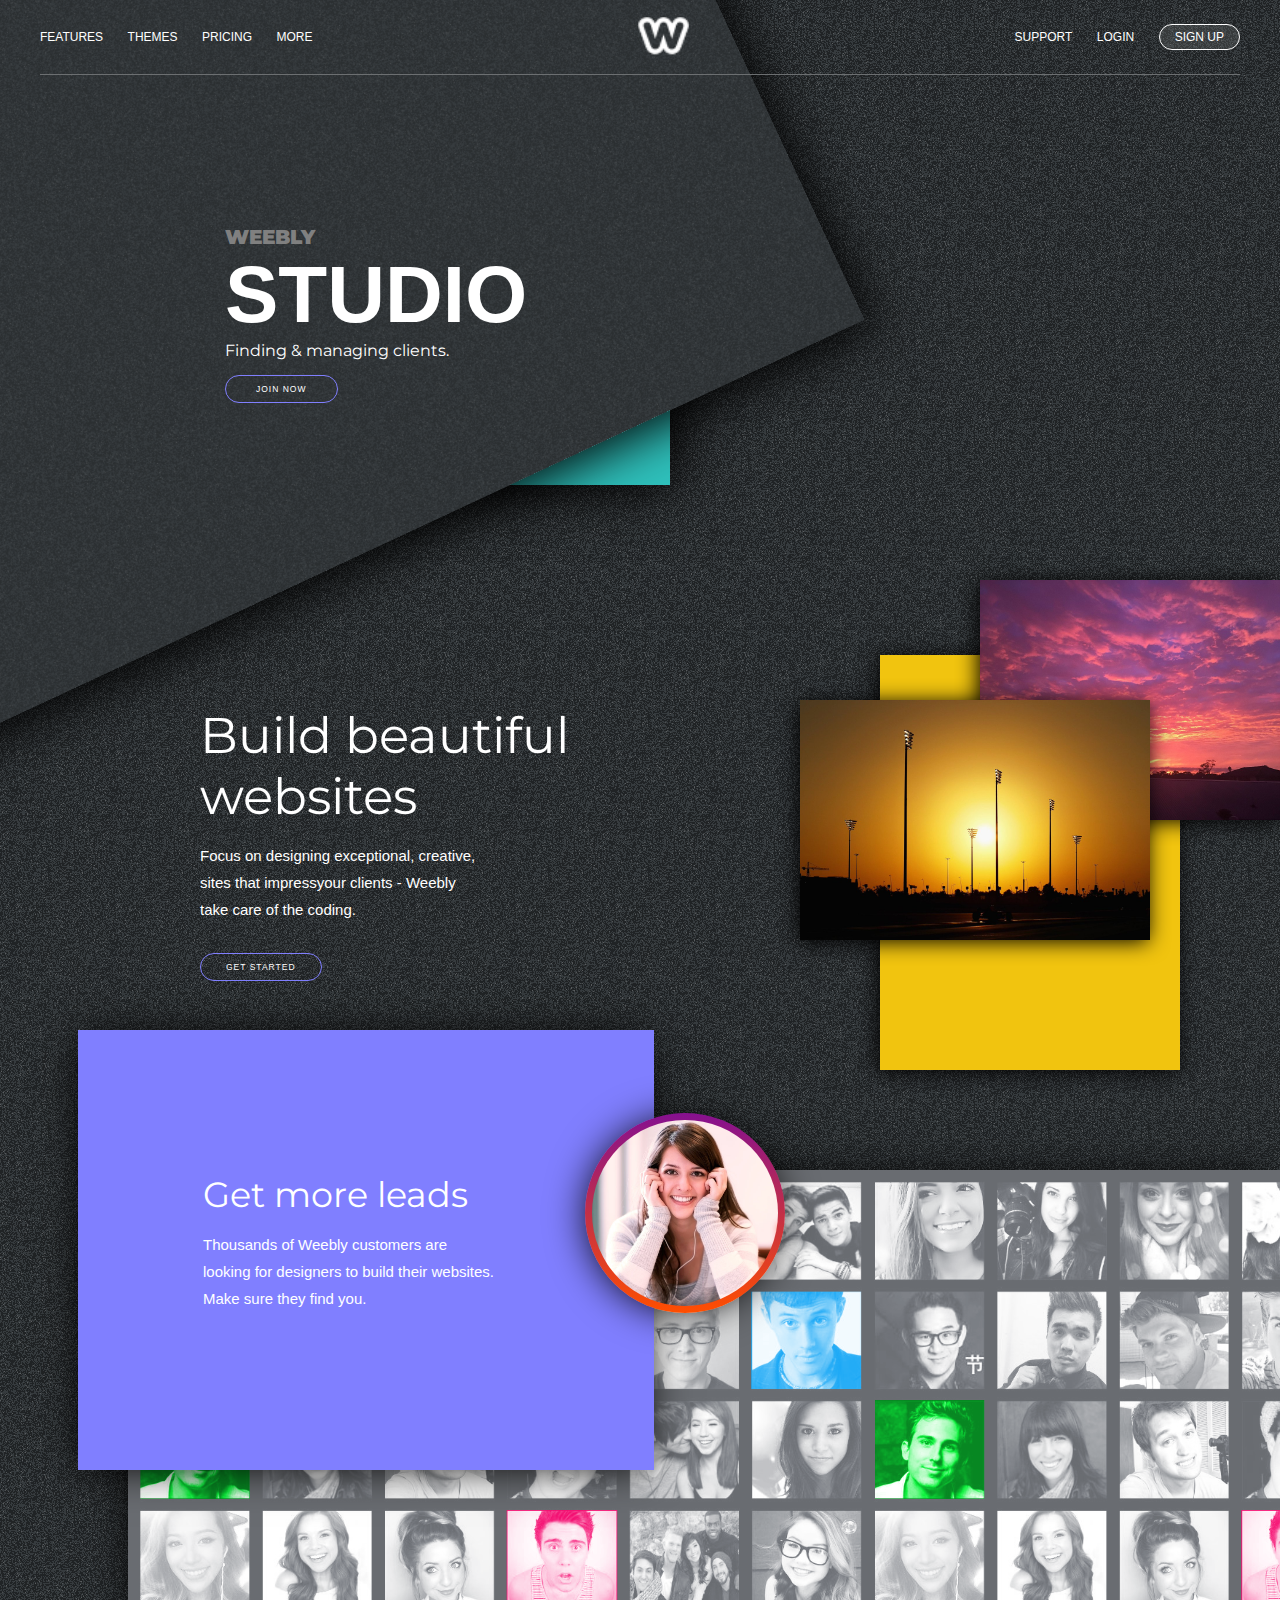
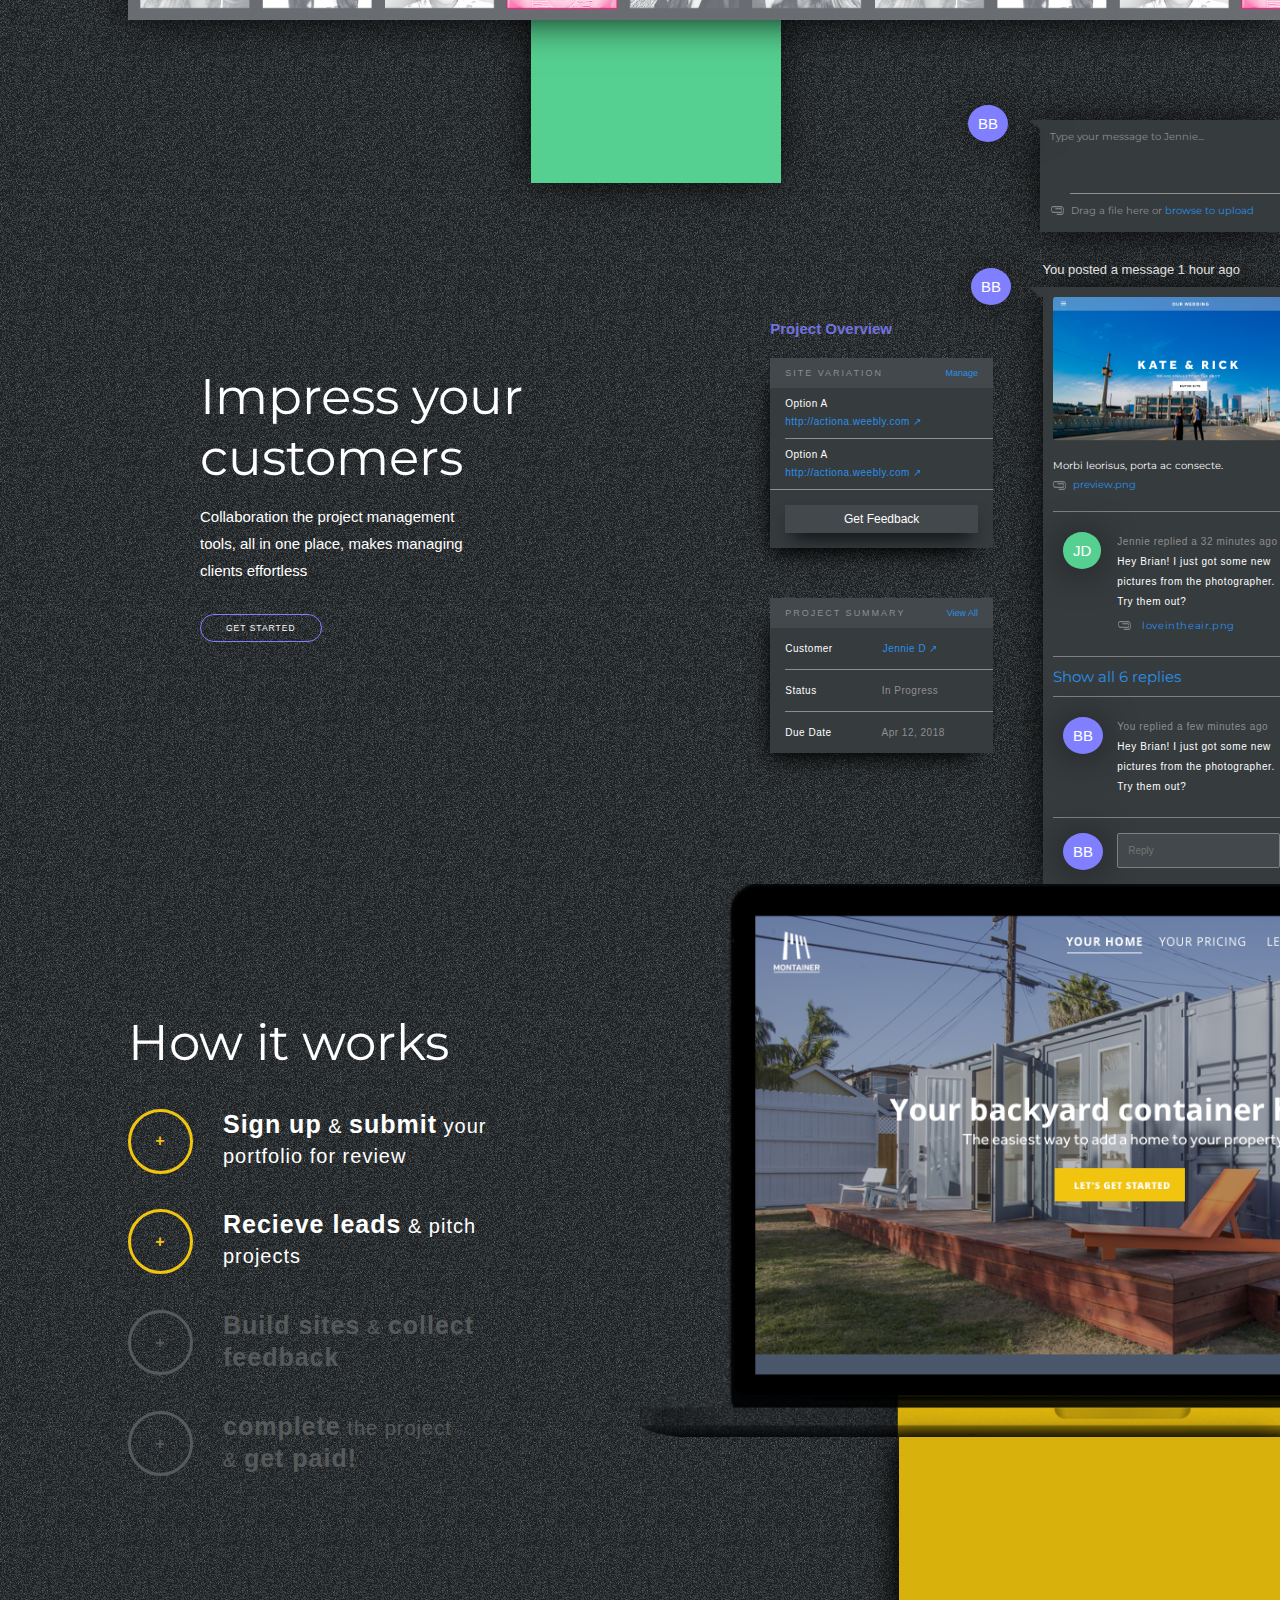
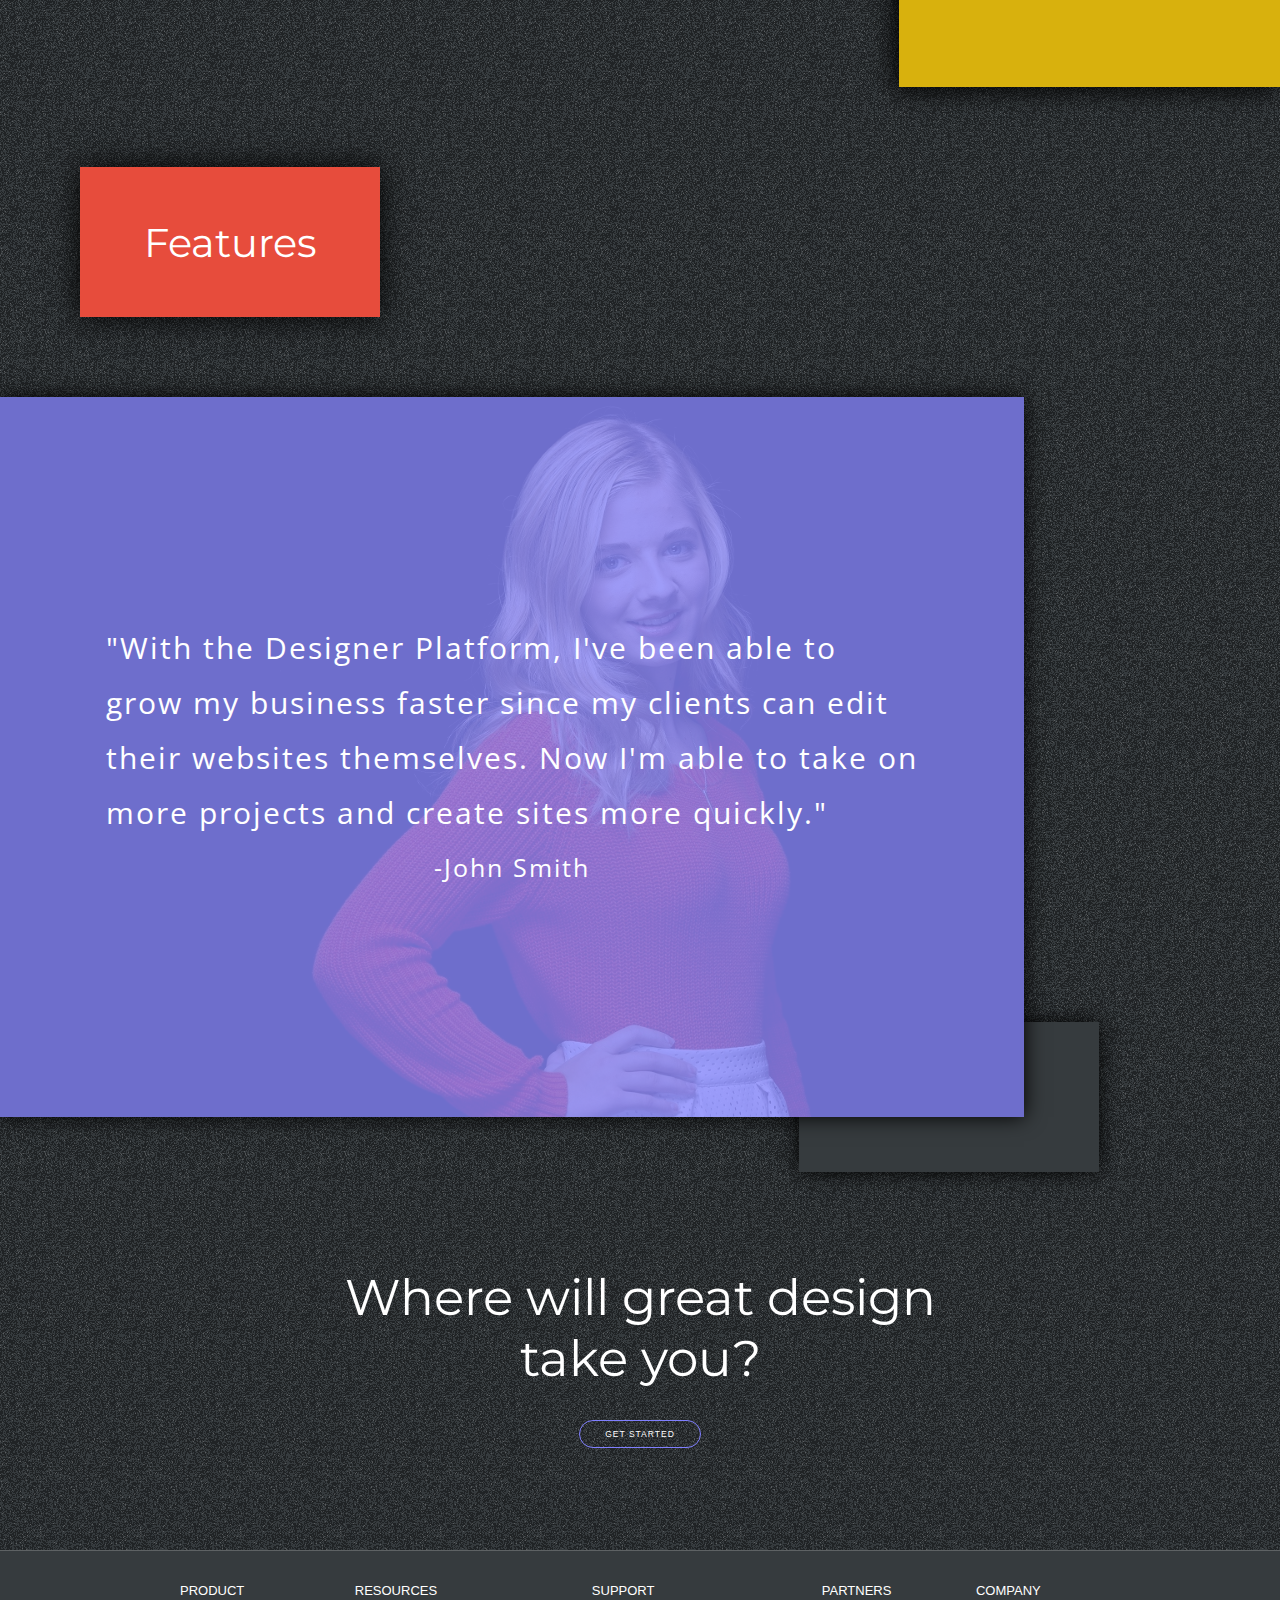
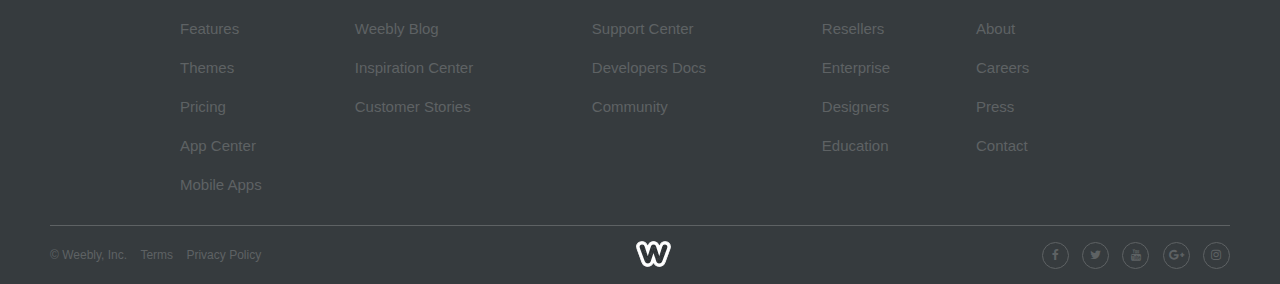
==== index.html @ 06198613 "My First Project" ====
<!DOCTYPE html>
<html>
<head>
	<title>Vinay Saptak</title>
	<meta charset="utf-8">
	<meta name="viewport" content="width=device-width, initial-scale=1.0">
	<link rel="stylesheet" type="text/css" href="css/master.css">
	<link rel="icon" href="img/title.ico">
	<link href="https://fonts.googleapis.com/css?family=Montserrat:700|Raleway|Roboto+Mono|Source+Sans+Pro:400,900" rel="stylesheet">
	<link href="https://fonts.googleapis.com/css?family=Open+Sans+Condensed:300" rel="stylesheet">
	<link rel="stylesheet" href="https://cdnjs.cloudflare.com/ajax/libs/font-awesome/4.7.0/css/font-awesome.min.css">
</head>
<body onload="best()">
	<section class="main">
		<nav>
			<div class="left">
				<a href="#">FEATURES</a> 
				<a href="#">THEMES</a> 
				<a href="#">PRICING</a> 
				<a href="#">MORE</a>
			</div>
			<div class="middle">
				<a href="#"><img src="img/w.png" alt="title" height="50px"></a>
			</div>
			<div class="right">
				<a href="#">SUPPORT</a> 
				<a href="#">LOGIN</a> 
				<a href="#" class="signup">SIGN UP</a>
			</div>
		</nav>
		<div class="divBlue"></div>
		<div class="divRot"></div>
		<div class="head1">
			<span class="head-weebly"><strong>WEEBLY</strong></span>
			<br />
			<span class="head-studio"><strong>STUDIO</strong></span>
			<br />
			<span class="head-studio1">Finding & managing clients.</span>
			<br />
			<br />
			<a class="join1" href="#" title="Join Us">JOIN NOW</a>
		</div>	
	</section>
	<section class="content1">
		<div class="content-left">
			<span>Build beautiful websites</span>
			<p>Focus on designing exceptional, creative,<br>sites that impressyour clients - Weebly<br>take care of the coding.</p><br>
			<a href="#" >GET STARTED</a>
		</div>
		<div class="content-right">
			<div class="yellow-box">
				<img src="img/pinkbg.jpg" class="imgbg-pink">
				<img src="img/yellowbg.jpg" class="imgbg-yellow">
			</div>
		</div>
	</section>
	<section class="content2">
		<div class="multi-images-content2">
			<div class="content2-blue">
				<span>Get more leads</span>
				<p>Thousands of Weebly customers are<br />looking for designers to build their websites.<br />Make sure they find you.</p>
			</div>
			<div class="content2-green"></div>
			<div class="img-class">
				<img src="img/girlbg.jpg" alt="girl">
			</div>
		</div>
	</section>
	<section class="content3">
		<div class="content3-left">
			<div class="c3-lft">
				<span>Impress your customers</span>
				<p>Collaboration the project management<br>tools, all in one place, makes managing<br>clients effortless</p><br>
				<a href="#" >GET STARTED</a>
			</div>
		</div>
		<div class="mid1">
			<div class="mid-text">
				<div class="first">
					<span class="project"><strong>Project Overview</strong></span>
				</div>
				<div class="second">
					<div class="title1">
						SITE VARIATION <span>Manage</span>
					</div>
					<div class="question">
						<div>
							Option A<br><span>http://actiona.weebly.com  &#8599;</span>
						</div>
						<div>
							Option A<br><span>http://actiona.weebly.com  &#8599;</span>
						</div>
					</div>
					<div class="button0">
						<div class="button">Get Feedback</div>
					</div>
				</div>
				<div class="third">
					<div class="title2">
						PROJECT SUMMARY <span>View All</span>
					</div>
					<div class="tab">
						<div>
							Customer<span>Jennie D  &#8599;</span>
						</div>
						<div>
							Status<span>In Progress</span>
						</div>
						<div>
							Due Date<span>Apr 12, 2018</span>
						</div>
					</div>
				</div>
			</div>
		</div>
		<div class="content3-right">
			<div class="bahar1">BB</div>
			<div class="right-box1">
				<span>Type your message to Jennie...</span>
				<div class="andar1">
					<img class="img0" src="img/corner.png">
					<img class="img1" src="img/attachment.png">
					<p>Drag a file here or <span>browse to upload</span></p>
				</div>
			</div><br>
			<div class="right-text">You posted a message 1 hour ago</div>
			<div class="bahar2">BB</div>
			<div class="right-box2">
				<div class="part1">
					<img class="img2" src="img/corner.png">
					<img class="img-kate" src="img/kate.png">
					<br>
					<span>Morbi leorisus, porta ac consecte.</span><br>
					<img class="img3" src="img/attachment.png">
					<span class="span-blue">preview.png</span>
				</div>
				<div class="part2">
					<div class="part2-1">
						<div>JD</div>
					</div>
					<div class="part2-2">
						<span>Jennie replied a 32 minutes ago</span><br>Hey Brian! I just got some new<br>pictures from the photographer.<br>Try them out?
						<img class="img4" src="img/attachment.png">
						<span class="span-blue">loveintheair.png</span>
					</div>
				</div>
				<div>
					<span class="head">Show all 6 replies</span>
				</div>
				<div class="part3">
					<div class="part2-1">
						<div>BB</div>
					</div>
					<div class="part2-2">
						<span>You replied a few minutes ago</span><br>Hey Brian! I just got some new<br>pictures from the photographer.<br>Try them out?
					</div>
				</div>
				<div class="part4">
					<div class="part2-1">
						<div>BB</div>
					</div>
					<div class="part2-2">
						<form method="GET" action="#">
							<input type="text" name="reply" placeholder="Reply">
						</form>
					</div>
				</div>
			</div>
		</div>
	</section>
	<section class="content4">
		<div class="content4-left">
			<div class="content4-left-text">
				<span class="how">How it works</span>
				<div class="txt-plus">
					<div class="pp1">
						<div class="plus1">
							<strong>+</strong>
						</div>
						<div class="plus1-1">
							<span>Sign up</span> & 
							<span>submit</span> your<br>
							portfolio for review
						</div>
					</div>
					<div class="pp1">
						<div class="plus1">
							<strong>+</strong>
						</div>
						<div class="plus1-1">
							<span>Recieve leads</span> & pitch<br>
							projects
						</div>
					</div>
					<div class="pp1" id="vin">
						<div class="plus1">
							<strong>+</strong>
						</div>
						<div class="plus1-1">
							<span>Build sites</span> & 
							<span>collect<br> feedback</span>
						</div>
					</div>
					<div class="pp1" id="vin">
						<div class="plus1">
							<strong>+</strong>
						</div>
						<div class="plus1-1">
							<span>complete</span> the project<br>
							& <span>get paid!</span>
						</div>
					</div>
					
				</div>
			</div>
		</div>
		<div class="content4-right">
			<div class="img-container">
				<img src="img/lappy.png">
			</div>
			<div class="yellow-container"></div>
		</div>
	</section>
	<section class="content5">
		<div class="feature">
			Features
		</div>
		<div class="feat-gal">
			<div class="gal">
				"With the Designer Platform, I've been able to<br>grow my business faster since my clients can edit<br>their websites themselves. Now I'm able to take on<br>more projects and create sites more quickly."
				<span>-John Smith</span>

			</div>
			<div class="gal-grey"></div>
		</div>
	</section>
	<section class="content6">
		<div class="sixth-content">
			Where will great design<br>take you?<br>
				<a href="#" >GET STARTED</a>
		</div>
	</section>
	<footer>
		<div class="footer-menu">
			<table cellpadding="10">
				<th>
					PRODUCT	
				</th>
				<th>
					RESOURCES	
				</th>
				<th>
					SUPPORT	
				</th>
				<th>
					PARTNERS	
				</th>
				<th>
					COMPANY
				</th>

				<tr>
					<td>
						<a href="#" >Features</a>
					</td>
					<td>
						<a href="#" >Weebly Blog</a>
					</td>
					<td>
						<a href="#" >Support Center</a>
					</td>
					<td>
						<a href="#" >Resellers</a>
					</td>
					<td>
						<a href="#" >About</a>
					</td>
				</tr>
				<tr>
					<td>
						<a href="#" >Themes</a>
					</td>
					<td>
						<a href="#" >Inspiration Center</a>
					</td>
					<td>
						<a href="#" >Developers Docs</a>
					</td>
					<td>
						<a href="#" >Enterprise</a>
					</td>
					<td>
						<a href="#" >Careers</a>
					</td>
				</tr>
				<tr>
					<td>
						<a href="#" >Pricing</a>
					</td>
					<td>
						<a href="#" >Customer Stories</a>
					</td>
					<td>
						<a href="#" >Community</a>
					</td>
					<td>
						<a href="#" >Designers</a>
					</td>
					<td>
						<a href="#" >Press</a>
					</td>
				</tr>
				<tr>
					<td>
						<a href="#" >App Center</a>
					</td>
					<td>
						
					</td>
					<td>
						
					</td>
					<td>
						<a href="#" >Education</a>
					</td>
					<td>
						<a href="#" >Contact</a>
					</td>
				</tr>
				<tr>
					<td>
						<a href="#" >Mobile Apps</a>
					</td>
					<td>
						
					</td>
					<td>
						
					</td>
					<td>
						
					</td>
					<td>
						
					</td>
				</tr>
			</table>
		</div>
		<div class="footer-end">
			<div class="end1">
				<a href="#">&copy; Weebly, Inc.</a> <a href="#">Terms</a> <a href="#"> Privacy Policy</a>
			</div>
			<div class="end3">
				<a href="#"><img src="img/w.png" alt="title" height="35px"></a>
			</div>
			<div class="end2">
				<a href="#"><i class="fa fa-facebook-f"></i></a> 
				<a href="#"><i class="fa fa-twitter"></i></a> 
				<a href="#"><i class="fa fa-youtube"></i></a> 
				<a href="#"><i class="fa fa-google-plus"></i></a> 
				<a href="#"><i class="fa fa-instagram"></i></a>
			</div>
		</div>
	</footer>
	<script type="text/javascript">
		function best(){
			alert("Best View in Chrome & The Design is not Responsive");
		}
	</script>
</body>
</html>
---- css/master.css ----
body {
  margin: 0;
  padding: 0;
  background: url(../img/bg.png); }

.main {
  font-family: Arial, Helvetica, sans-serif; }
  .main .divBlue {
    background-color: #2fc1bc;
    height: 410px;
    width: 670px;
    box-shadow: 3px 3px 50px 1px black; }
  .main .divRot {
    height: 1000px;
    width: 1105px;
    background: url(../img/bg1.png);
    box-shadow: 5px 10px 50px 1px #000000eb;
    transform: rotate(-25deg);
    position: absolute;
    top: -400px;
    left: -400px; }
  .main .head1 {
    height: 335px;
    box-sizing: border-box;
    position: absolute;
    top: 150px;
    left: 150px;
    width: 520px;
    padding: 75px; }

.head1 .head-weebly {
  color: gray;
  font-family: 'Montserrat', sans-serif;
  font-weight: 700;
  font-size: 20px; }
.head1 .head-studio {
  color: white;
  font-size: 80px; }
.head1 .head-studio1 {
  color: white;
  font-family: 'Montserrat', sans-serif; }
.head1 .join1 {
  border: 1px solid #807fff;
  border-radius: 20px;
  font-family: 'Monda', sans-serif;
  color: white;
  font-size: 8.5px;
  letter-spacing: 1px;
  padding: 8px 30px;
  text-decoration: none;
  transition: 0.2s; }
  .head1 .join1:hover {
    box-shadow: 2px 2px 20px black; }

nav {
  display: grid;
  grid-template-columns: "auto 100px auto";
  grid-template-areas: "left middle right";
  position: relative;
  margin: 0 40px;
  border-bottom: 1px solid #6c6f71;
  z-index: 1; }
  nav .left {
    grid-area: left; }
    nav .left a {
      margin-right: 20px; }
  nav .middle {
    grid-area: middle;
    text-align: center; }
    nav .middle a {
      padding: 10px; }
  nav .right {
    text-align: right;
    grid-area: right; }
    nav .right a {
      margin-left: 20px; }
  nav a {
    color: white;
    font-size: 12px;
    padding: 30px 0;
    text-decoration: none;
    display: inline-block; }
    nav a:hover {
      color: #2fc1bc;
      transform: scale(1.2);
      text-shadow: 0 0 20px #2fc1bc; }
  nav .signup {
    background: rgba(108, 111, 113, 0.3);
    border: 1px solid white;
    border-radius: 20px;
    padding: 5px 15px; }

.content1 {
  display: flex;
  margin-top: 170px; }
  .content1 .content-left {
    width: 50%;
    padding: 50px 0 50px 200px;
    color: white;
    box-sizing: border-box; }
    .content1 .content-left span {
      font-family: 'Montserrat', sans-serif;
      font-size: 50px; }
    .content1 .content-left p {
      font-family: 'Monda', sans-serif;
      font-size: 15px;
      line-height: 1.8; }
    .content1 .content-left a {
      border: 1px solid #807fff;
      font-family: 'Monda', sans-serif;
      border-radius: 20px;
      font-size: 8.5px;
      letter-spacing: 1px;
      color: white;
      padding: 8px 25px;
      text-decoration: none;
      transition: 0.2s; }
      .content1 .content-left a:hover {
        box-shadow: 2px 2px 20px black; }
  .content1 .content-right {
    display: flex;
    justify-content: flex-end;
    width: 50%; }
    .content1 .content-right .yellow-box {
      margin-right: 100px;
      height: 415px;
      box-shadow: -2px 2px 20px 0.1px black;
      width: 300px;
      background-color: #f1c40f; }
      .content1 .content-right .yellow-box .imgbg-pink {
        position: absolute;
        height: 240px;
        width: 300px;
        right: 0;
        box-shadow: -2px 2px 20px 0.1px black;
        top: 580px; }
      .content1 .content-right .yellow-box .imgbg-yellow {
        position: absolute;
        height: 240px;
        width: 350px;
        box-shadow: -2px 2px 20px 0.1px black;
        right: 130px;
        top: 700px; }

.content2 .multi-images-content2 {
  height: 450px;
  margin: 100px 0 0 10%;
  background-image: url(../img/grid-collage.png);
  background-repeat: repeat-x;
  background-size: auto 100%;
  box-shadow: -2px 2px 40px -5px black; }
  .content2 .multi-images-content2 .content2-blue {
    box-sizing: border-box;
    display: flex;
    flex-direction: column;
    justify-content: center;
    padding: 0 125px;
    color: white;
    position: relative;
    height: 440px;
    top: -140px;
    left: -50px;
    width: 50%;
    box-shadow: -2px 2px 40px -5px black;
    background-color: #807fff; }
    .content2 .multi-images-content2 .content2-blue span {
      font-family: 'Montserrat', sans-serif;
      font-size: 35px; }
    .content2 .multi-images-content2 .content2-blue p {
      font-family: 'Monda', sans-serif;
      font-size: 15px;
      line-height: 1.8; }
  .content2 .multi-images-content2 .content2-green {
    position: relative;
    top: -30px;
    left: 35%;
    width: 250px;
    height: 45%;
    background-color: #56d090;
    box-shadow: -2px 2px 40px -5px black;
    z-index: -1; }
  .content2 .multi-images-content2 .img-class {
    background-color: red;
    height: 200px;
    width: 200px;
    top: -700px;
    text-align: center;
    left: 457px;
    border-radius: 50%;
    position: relative;
    background: linear-gradient(to bottom, #86108f, #ff4e00);
    box-shadow: -2px 2px 40px -5px black; }
    .content2 .multi-images-content2 .img-class img {
      margin: 7px;
      height: 186px;
      border-radius: 50%; }

.content3 {
  margin-top: 100px;
  display: flex; }
  .content3 .content3-left {
    width: 80vw;
    height: 760px;
    display: flex;
    flex-direction: column;
    justify-content: center; }
    .content3 .content3-left .c3-lft {
      margin-left: 200px;
      color: white;
      box-sizing: border-box; }
      .content3 .content3-left .c3-lft span {
        font-family: 'Montserrat', sans-serif;
        font-size: 50px; }
      .content3 .content3-left .c3-lft p {
        font-family: 'Monda', sans-serif;
        font-size: 15px;
        line-height: 1.8; }
      .content3 .content3-left .c3-lft a {
        border: 1px solid #807fff;
        font-family: 'Monda', sans-serif;
        border-radius: 20px;
        font-size: 8.5px;
        letter-spacing: 1px;
        color: white;
        padding: 8px 25px;
        text-decoration: none;
        transition: 0.2s; }
        .content3 .content3-left .c3-lft a:hover {
          box-shadow: 2px 2px 20px black; }
  .content3 .content3-right {
    width: 400px;
    text-align: right; }
    .content3 .content3-right .right-box1 {
      box-sizing: border-box;
      padding: 10px 0 5px 10px;
      text-align: left;
      box-shadow: -2px 2px 40px -5px black;
      font-family: 'Montserrat', sans-serif;
      font-size: 10px;
      color: #8e8e8e;
      display: inline-block;
      background-color: #363b3e; }
      .content3 .content3-right .right-box1 .andar1 {
        padding: 10px 0;
        width: 210px;
        border-top: 0.5px solid #8e8e8e;
        margin-top: 50px;
        margin-left: 20px; }
        .content3 .content3-right .right-box1 .andar1 .img0 {
          box-shadow: -3px 0 40px -3px black;
          position: relative;
          left: -40px;
          top: -84px; }
        .content3 .content3-right .right-box1 .andar1 .img1 {
          position: relative;
          height: 9px;
          left: -37px;
          top: 1px;
          width: 13px; }
        .content3 .content3-right .right-box1 .andar1 p {
          margin-left: -33px;
          display: inline; }
          .content3 .content3-right .right-box1 .andar1 p span {
            color: #2990ea; }
    .content3 .content3-right .bahar1 {
      border: none;
      color: white;
      position: relative;
      padding: 10px;
      top: -85px;
      left: -28px;
      display: inline;
      box-shadow: -2px 2px 40px -5px black;
      font-family: 'Monda', sans-serif;
      border-radius: 50%;
      background-color: #807fff;
      font-size: 15px; }
    .content3 .content3-right .right-text {
      color: white;
      font-family: 'Monda', sans-serif;
      font-size: 13px;
      margin-top: 20px;
      padding: 10px 40px; }
    .content3 .content3-right .bahar2 {
      border: none;
      color: white;
      position: relative;
      padding: 10px;
      top: -565px;
      left: -28px;
      display: inline;
      box-shadow: -2px 2px 40px -5px black;
      font-family: 'Monda', sans-serif;
      border-radius: 50%;
      background-color: #807fff;
      font-size: 15px; }
    .content3 .content3-right .right-box2 {
      box-sizing: border-box;
      padding: 10px 0 0 10px;
      text-align: left;
      box-shadow: -2px 2px 40px -5px black;
      font-family: 'Montserrat', sans-serif;
      font-size: 10px;
      color: white;
      display: inline-block;
      background-color: #363b3e; }
      .content3 .content3-right .right-box2 .part1 .img2 {
        position: absolute;
        right: 236px;
        top: 1887px; }
      .content3 .content3-right .right-box2 .part1 .img-kate {
        width: 230px;
        margin-bottom: 15px;
        margin-right: -3px; }
      .content3 .content3-right .right-box2 .part1 .img3 {
        position: relative;
        height: 9px;
        left: 0px;
        top: 8px;
        width: 13px; }
      .content3 .content3-right .right-box2 .part1 .span-blue {
        margin-top: -7px;
        margin-left: 20px;
        display: block;
        color: #2990ea; }
      .content3 .content3-right .right-box2 .part2, .content3 .content3-right .right-box2 .part3, .content3 .content3-right .right-box2 .part4 {
        display: flex;
        padding: 10px 0;
        margin: 20px 0 10px 0;
        font-family: 'Monda', sans-serif;
        border-top: 0.5px solid grey;
        border-bottom: 0.5px solid grey; }
        .content3 .content3-right .right-box2 .part2 .part2-1, .content3 .content3-right .right-box2 .part3 .part2-1, .content3 .content3-right .right-box2 .part4 .part2-1 {
          width: 25%;
          padding: 20px 0 20px 10px; }
          .content3 .content3-right .right-box2 .part2 .part2-1 div, .content3 .content3-right .right-box2 .part3 .part2-1 div, .content3 .content3-right .right-box2 .part4 .part2-1 div {
            border: none;
            color: white;
            padding: 10px;
            display: inline;
            box-shadow: -2px 2px 40px -5px black;
            border-radius: 50%;
            background-color: #56d090;
            font-size: 15px; }
        .content3 .content3-right .right-box2 .part2 .part2-2, .content3 .content3-right .right-box2 .part3 .part2-2, .content3 .content3-right .right-box2 .part4 .part2-2 {
          width: 75%;
          line-height: 20px;
          letter-spacing: 0.6px;
          padding: 10px 0 10px 0px; }
          .content3 .content3-right .right-box2 .part2 .part2-2 span, .content3 .content3-right .right-box2 .part3 .part2-2 span, .content3 .content3-right .right-box2 .part4 .part2-2 span {
            color: #8e8e8e; }
          .content3 .content3-right .right-box2 .part2 .part2-2 .span-blue, .content3 .content3-right .right-box2 .part3 .part2-2 .span-blue, .content3 .content3-right .right-box2 .part4 .part2-2 .span-blue {
            margin-top: 4px;
            margin-left: 25px;
            display: block;
            color: #2990ea;
            font-family: 'Montserrat', sans-serif; }
          .content3 .content3-right .right-box2 .part2 .part2-2 .img4, .content3 .content3-right .right-box2 .part3 .part2-2 .img4, .content3 .content3-right .right-box2 .part4 .part2-2 .img4 {
            position: relative;
            height: 9px;
            left: -72px;
            top: 25px;
            width: 13px; }
      .content3 .content3-right .right-box2 .head {
        color: #2990ea;
        font-size: 15px; }
      .content3 .content3-right .right-box2 .part3 {
        margin-top: 10px; }
        .content3 .content3-right .right-box2 .part3 .part2-1 > div {
          background-color: #807fff; }
      .content3 .content3-right .right-box2 .part4 {
        border: none;
        margin-top: -15px;
        margin-bottom: -6px; }
        .content3 .content3-right .right-box2 .part4 .part2-1 > div {
          background-color: #807fff; }
        .content3 .content3-right .right-box2 .part4 .part2-2 input[type=text], .content3 .content3-right .right-box2 .part4 .part2-2 select {
          color: white;
          width: 100%;
          padding: 5px 10px;
          font-size: 10px;
          height: 35px;
          margin-right: -2px;
          display: inline-block;
          border: 1px solid grey;
          border-radius: 2px;
          background-color: #42484b;
          box-sizing: border-box; }
  .content3 .mid1 {
    height: 500px;
    position: relative;
    width: 300px;
    top: 200px;
    right: -10px;
    display: block; }
    .content3 .mid1 .first .project {
      color: #7172de;
      font-family: sans-serif;
      font-size: 15px; }
    .content3 .mid1 .second, .content3 .mid1 .third {
      margin-top: 20px;
      font-family: sans-serif;
      font-size: 9px;
      background-color: #363b3e;
      box-shadow: -10px 15px 20px -10px black; }
      .content3 .mid1 .second .title1, .content3 .mid1 .second .title2, .content3 .mid1 .third .title1, .content3 .mid1 .third .title2 {
        padding: 10px 15px;
        letter-spacing: 2px;
        color: #8e8e8e;
        background-color: #42484b; }
        .content3 .mid1 .second .title1 span, .content3 .mid1 .second .title2 span, .content3 .mid1 .third .title1 span, .content3 .mid1 .third .title2 span {
          letter-spacing: 0;
          float: right;
          color: #2990ea; }
      .content3 .mid1 .second .question, .content3 .mid1 .third .question {
        color: white;
        line-height: 18px;
        padding-left: 15px;
        letter-spacing: 0.5px;
        border-bottom: 1px solid #8e8e8e; }
        .content3 .mid1 .second .question div, .content3 .mid1 .third .question div {
          font-size: 10px;
          padding: 7px 0; }
          .content3 .mid1 .second .question div span, .content3 .mid1 .third .question div span {
            color: #2990ea; }
        .content3 .mid1 .second .question div:first-child, .content3 .mid1 .third .question div:first-child {
          border-bottom: 1px solid #8e8e8e; }
      .content3 .mid1 .second .button, .content3 .mid1 .third .button {
        text-align: center;
        padding: 7px;
        color: white;
        background-color: #42484b;
        box-shadow: 0 10px 20px -7px black;
        font-family: sans-serif;
        font-size: 12px; }
      .content3 .mid1 .second .button0, .content3 .mid1 .third .button0 {
        padding: 15px; }
    .content3 .mid1 .third {
      margin-top: 50px; }
      .content3 .mid1 .third .tab {
        color: white;
        font-family: sans-serif;
        letter-spacing: 0.5px;
        font-size: 10px;
        padding: 0 0 0 15px; }
        .content3 .mid1 .third .tab div {
          border-bottom: 1px solid #8e8e8e;
          padding: 15px 0; }
          .content3 .mid1 .third .tab div span {
            margin-left: 50px;
            color: #8e8e8e; }
        .content3 .mid1 .third .tab div:first-child span {
          color: #2990ea; }
        .content3 .mid1 .third .tab div:last-child {
          border: none; }
        .content3 .mid1 .third .tab div:nth-child(even) span {
          margin-left: 65px; }

.content4 {
  display: flex; }
  .content4 .content4-left {
    width: 50%;
    color: white;
    font-family: 'Montserrat', sans-serif; }
    .content4 .content4-left .content4-left-text {
      text-align: left;
      margin-top: 20%;
      margin-left: 20%; }
      .content4 .content4-left .content4-left-text .how {
        font-size: 50px; }
      .content4 .content4-left .content4-left-text .txt-plus {
        text-align: left;
        font-family: sans-serif;
        letter-spacing: 1px; }
        .content4 .content4-left .content4-left-text .txt-plus .pp1 {
          margin-top: 7%;
          display: flex;
          justify-content: flex-start; }
          .content4 .content4-left .content4-left-text .txt-plus .pp1 .plus1 {
            height: 65px;
            width: 65px;
            display: inline-block;
            box-sizing: border-box;
            border: 3px solid #f1c40f;
            color: #f1c40f;
            border-radius: 50%;
            display: flex;
            justify-content: center;
            align-items: center; }
          .content4 .content4-left .content4-left-text .txt-plus .pp1 span {
            font-weight: bold;
            font-size: 25px; }
          .content4 .content4-left .content4-left-text .txt-plus .pp1 .plus1-1 {
            margin-left: 30px;
            line-height: 30px;
            font-size: 20px; }
        .content4 .content4-left .content4-left-text .txt-plus #vin {
          color: #575a5b !important; }
          .content4 .content4-left .content4-left-text .txt-plus #vin .plus1 {
            border: 3px solid #575a5b !important;
            color: #575a5b !important; }
  .content4 .content4-right {
    display: flex;
    width: 50%;
    flex-direction: column;
    align-items: flex-end; }
    .content4 .content4-right .img-container img {
      width: 100%; }
    .content4 .content4-right .yellow-container {
      margin-top: -4px;
      height: 250px;
      width: 59.6%;
      background-color: #d8b10d;
      box-shadow: -5px 3px 25px black; }

.content5 .feature {
  width: 300px;
  height: 150px;
  background-color: #e74c3c;
  display: flex;
  justify-content: center;
  align-items: center;
  color: white;
  font-size: 40px;
  font-family: "Montserrat", sans-serif;
  box-shadow: 0 0 30px black;
  margin: 80px; }
.content5 .feat-gal {
  width: 80vw;
  height: 80vh;
  background-image: url(../img/jackie.jpg);
  background-repeat: no-repeat;
  background-size: cover; }
  .content5 .feat-gal .gal {
    height: 100%;
    width: 100%;
    background: rgba(138, 137, 255, 0.8);
    color: white;
    display: flex;
    flex-direction: column;
    justify-content: center;
    align-items: center;
    font-family: 'Open Sans Condensed', sans-serif;
    letter-spacing: 2px;
    line-height: 55px;
    font-size: 30px;
    box-shadow: 0 0 20px black; }
    .content5 .feat-gal .gal span {
      font-size: 25px; }
  .content5 .feat-gal .gal-grey {
    position: relative;
    height: 150px;
    width: 300px;
    background: #363b3e;
    box-shadow: 0 0 20px black;
    top: -95px;
    z-index: -1;
    left: 78%; }

.content6 {
  margin: 100px 0;
  text-align: center;
  color: white;
  font-family: 'Montserrat', sans-serif;
  font-size: 50px;
  padding: 50px 0 0 0; }
  .content6 a {
    border: 1px solid #807fff;
    font-family: 'Monda', sans-serif;
    border-radius: 20px;
    font-size: 8.5px;
    letter-spacing: 1px;
    color: white;
    padding: 8px 25px;
    text-decoration: none;
    transition: 0.2s; }
    .content6 a:hover {
      box-shadow: 2px 2px 20px black; }

footer {
  background-color: #363b3e;
  border-top: 1px solid #5e6264;
  padding: 0 50px;
  color: #5e6264;
  font-family: 'Monda', sans-serif;
  font-size: 15px; }
  footer .footer-menu {
    padding: 20px 10%; }
    footer .footer-menu table {
      width: 100%;
      empty-cells: show; }
      footer .footer-menu table th {
        color: white;
        text-align: left;
        font-weight: normal;
        font-size: 13px; }
      footer .footer-menu table a {
        text-decoration: none;
        color: #5e6264; }
        footer .footer-menu table a:hover {
          color: #2fc1bc;
          transform: scale(1.1);
          text-shadow: 0 0 20px #2fc1bc; }
  footer .footer-end {
    border-top: 1px solid #5e6264;
    padding: 10px 0;
    color: #5e6264;
    font-family: 'Monda', sans-serif;
    font-size: 12px;
    display: flex;
    justify-content: space-between;
    align-items: center; }
    footer .footer-end a {
      padding: 0 5px;
      text-decoration: none;
      color: #5e6264; }
      footer .footer-end a:hover {
        color: #2fc1bc;
        transform: scale(1.2);
        text-shadow: 0 0 20px #2fc1bc; }
    footer .footer-end a:first-child {
      padding: 0 5px 0 0; }
    footer .footer-end a:last-child {
      padding: 0 0 0 5px; }
    footer .footer-end i {
      height: 15px;
      width: 15px;
      padding: 5px;
      display: inline-flex;
      justify-content: center;
      align-items: center;
      border-radius: 50%;
      border: 1px solid #5e6264; }
      footer .footer-end i:hover {
        border: 1px solid #2fc1bc; }

/*# sourceMappingURL=master.css.map */
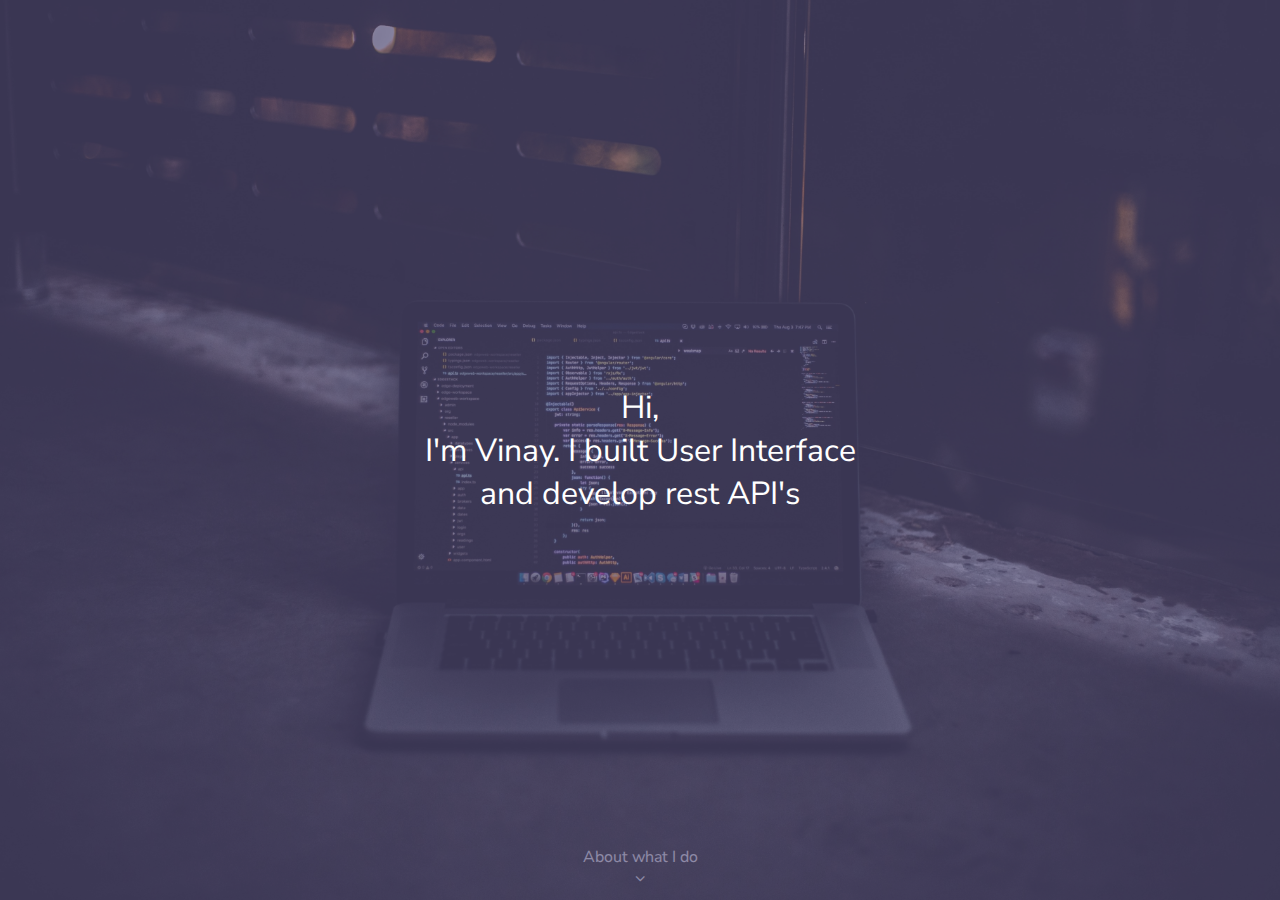
==== commit 5d410a85: "new" ====
--- a/index.html
+++ b/index.html
@@ -1,371 +1,24 @@
 <!DOCTYPE html>
-<html>
+<html lang="en">
 <head>
-	<title>Vinay Saptak</title>
-	<meta charset="utf-8">
-	<meta name="viewport" content="width=device-width, initial-scale=1.0">
-	<link rel="stylesheet" type="text/css" href="css/master.css">
-	<link rel="icon" href="img/title.ico">
-	<link href="https://fonts.googleapis.com/css?family=Montserrat:700|Raleway|Roboto+Mono|Source+Sans+Pro:400,900" rel="stylesheet">
-	<link href="https://fonts.googleapis.com/css?family=Open+Sans+Condensed:300" rel="stylesheet">
-	<link rel="stylesheet" href="https://cdnjs.cloudflare.com/ajax/libs/font-awesome/4.7.0/css/font-awesome.min.css">
+    <meta charset="UTF-8">
+    <meta name="viewport" content="width=device-width, initial-scale=1.0">
+    <title>. : Saptak : .</title>
+    <link href="https://fonts.googleapis.com/css2?family=Nunito+Sans:wght@700&display=swap" rel="stylesheet">
+    <link rel="stylesheet" href="main.css"><link rel="stylesheet" href="https://cdnjs.cloudflare.com/ajax/libs/font-awesome/4.7.0/css/font-awesome.min.css">
 </head>
-<body onload="best()">
-	<section class="main">
-		<nav>
-			<div class="left">
-				<a href="#">FEATURES</a> 
-				<a href="#">THEMES</a> 
-				<a href="#">PRICING</a> 
-				<a href="#">MORE</a>
-			</div>
-			<div class="middle">
-				<a href="#"><img src="img/w.png" alt="title" height="50px"></a>
-			</div>
-			<div class="right">
-				<a href="#">SUPPORT</a> 
-				<a href="#">LOGIN</a> 
-				<a href="#" class="signup">SIGN UP</a>
-			</div>
-		</nav>
-		<div class="divBlue"></div>
-		<div class="divRot"></div>
-		<div class="head1">
-			<span class="head-weebly"><strong>WEEBLY</strong></span>
-			<br />
-			<span class="head-studio"><strong>STUDIO</strong></span>
-			<br />
-			<span class="head-studio1">Finding & managing clients.</span>
-			<br />
-			<br />
-			<a class="join1" href="#" title="Join Us">JOIN NOW</a>
-		</div>	
-	</section>
-	<section class="content1">
-		<div class="content-left">
-			<span>Build beautiful websites</span>
-			<p>Focus on designing exceptional, creative,<br>sites that impressyour clients - Weebly<br>take care of the coding.</p><br>
-			<a href="#" >GET STARTED</a>
-		</div>
-		<div class="content-right">
-			<div class="yellow-box">
-				<img src="img/pinkbg.jpg" class="imgbg-pink">
-				<img src="img/yellowbg.jpg" class="imgbg-yellow">
-			</div>
-		</div>
-	</section>
-	<section class="content2">
-		<div class="multi-images-content2">
-			<div class="content2-blue">
-				<span>Get more leads</span>
-				<p>Thousands of Weebly customers are<br />looking for designers to build their websites.<br />Make sure they find you.</p>
-			</div>
-			<div class="content2-green"></div>
-			<div class="img-class">
-				<img src="img/girlbg.jpg" alt="girl">
-			</div>
-		</div>
-	</section>
-	<section class="content3">
-		<div class="content3-left">
-			<div class="c3-lft">
-				<span>Impress your customers</span>
-				<p>Collaboration the project management<br>tools, all in one place, makes managing<br>clients effortless</p><br>
-				<a href="#" >GET STARTED</a>
-			</div>
-		</div>
-		<div class="mid1">
-			<div class="mid-text">
-				<div class="first">
-					<span class="project"><strong>Project Overview</strong></span>
-				</div>
-				<div class="second">
-					<div class="title1">
-						SITE VARIATION <span>Manage</span>
-					</div>
-					<div class="question">
-						<div>
-							Option A<br><span>http://actiona.weebly.com  &#8599;</span>
-						</div>
-						<div>
-							Option A<br><span>http://actiona.weebly.com  &#8599;</span>
-						</div>
-					</div>
-					<div class="button0">
-						<div class="button">Get Feedback</div>
-					</div>
-				</div>
-				<div class="third">
-					<div class="title2">
-						PROJECT SUMMARY <span>View All</span>
-					</div>
-					<div class="tab">
-						<div>
-							Customer<span>Jennie D  &#8599;</span>
-						</div>
-						<div>
-							Status<span>In Progress</span>
-						</div>
-						<div>
-							Due Date<span>Apr 12, 2018</span>
-						</div>
-					</div>
-				</div>
-			</div>
-		</div>
-		<div class="content3-right">
-			<div class="bahar1">BB</div>
-			<div class="right-box1">
-				<span>Type your message to Jennie...</span>
-				<div class="andar1">
-					<img class="img0" src="img/corner.png">
-					<img class="img1" src="img/attachment.png">
-					<p>Drag a file here or <span>browse to upload</span></p>
-				</div>
-			</div><br>
-			<div class="right-text">You posted a message 1 hour ago</div>
-			<div class="bahar2">BB</div>
-			<div class="right-box2">
-				<div class="part1">
-					<img class="img2" src="img/corner.png">
-					<img class="img-kate" src="img/kate.png">
-					<br>
-					<span>Morbi leorisus, porta ac consecte.</span><br>
-					<img class="img3" src="img/attachment.png">
-					<span class="span-blue">preview.png</span>
-				</div>
-				<div class="part2">
-					<div class="part2-1">
-						<div>JD</div>
-					</div>
-					<div class="part2-2">
-						<span>Jennie replied a 32 minutes ago</span><br>Hey Brian! I just got some new<br>pictures from the photographer.<br>Try them out?
-						<img class="img4" src="img/attachment.png">
-						<span class="span-blue">loveintheair.png</span>
-					</div>
-				</div>
-				<div>
-					<span class="head">Show all 6 replies</span>
-				</div>
-				<div class="part3">
-					<div class="part2-1">
-						<div>BB</div>
-					</div>
-					<div class="part2-2">
-						<span>You replied a few minutes ago</span><br>Hey Brian! I just got some new<br>pictures from the photographer.<br>Try them out?
-					</div>
-				</div>
-				<div class="part4">
-					<div class="part2-1">
-						<div>BB</div>
-					</div>
-					<div class="part2-2">
-						<form method="GET" action="#">
-							<input type="text" name="reply" placeholder="Reply">
-						</form>
-					</div>
-				</div>
-			</div>
-		</div>
-	</section>
-	<section class="content4">
-		<div class="content4-left">
-			<div class="content4-left-text">
-				<span class="how">How it works</span>
-				<div class="txt-plus">
-					<div class="pp1">
-						<div class="plus1">
-							<strong>+</strong>
-						</div>
-						<div class="plus1-1">
-							<span>Sign up</span> & 
-							<span>submit</span> your<br>
-							portfolio for review
-						</div>
-					</div>
-					<div class="pp1">
-						<div class="plus1">
-							<strong>+</strong>
-						</div>
-						<div class="plus1-1">
-							<span>Recieve leads</span> & pitch<br>
-							projects
-						</div>
-					</div>
-					<div class="pp1" id="vin">
-						<div class="plus1">
-							<strong>+</strong>
-						</div>
-						<div class="plus1-1">
-							<span>Build sites</span> & 
-							<span>collect<br> feedback</span>
-						</div>
-					</div>
-					<div class="pp1" id="vin">
-						<div class="plus1">
-							<strong>+</strong>
-						</div>
-						<div class="plus1-1">
-							<span>complete</span> the project<br>
-							& <span>get paid!</span>
-						</div>
-					</div>
-					
-				</div>
-			</div>
-		</div>
-		<div class="content4-right">
-			<div class="img-container">
-				<img src="img/lappy.png">
-			</div>
-			<div class="yellow-container"></div>
-		</div>
-	</section>
-	<section class="content5">
-		<div class="feature">
-			Features
-		</div>
-		<div class="feat-gal">
-			<div class="gal">
-				"With the Designer Platform, I've been able to<br>grow my business faster since my clients can edit<br>their websites themselves. Now I'm able to take on<br>more projects and create sites more quickly."
-				<span>-John Smith</span>
-
-			</div>
-			<div class="gal-grey"></div>
-		</div>
-	</section>
-	<section class="content6">
-		<div class="sixth-content">
-			Where will great design<br>take you?<br>
-				<a href="#" >GET STARTED</a>
-		</div>
-	</section>
-	<footer>
-		<div class="footer-menu">
-			<table cellpadding="10">
-				<th>
-					PRODUCT	
-				</th>
-				<th>
-					RESOURCES	
-				</th>
-				<th>
-					SUPPORT	
-				</th>
-				<th>
-					PARTNERS	
-				</th>
-				<th>
-					COMPANY
-				</th>
-
-				<tr>
-					<td>
-						<a href="#" >Features</a>
-					</td>
-					<td>
-						<a href="#" >Weebly Blog</a>
-					</td>
-					<td>
-						<a href="#" >Support Center</a>
-					</td>
-					<td>
-						<a href="#" >Resellers</a>
-					</td>
-					<td>
-						<a href="#" >About</a>
-					</td>
-				</tr>
-				<tr>
-					<td>
-						<a href="#" >Themes</a>
-					</td>
-					<td>
-						<a href="#" >Inspiration Center</a>
-					</td>
-					<td>
-						<a href="#" >Developers Docs</a>
-					</td>
-					<td>
-						<a href="#" >Enterprise</a>
-					</td>
-					<td>
-						<a href="#" >Careers</a>
-					</td>
-				</tr>
-				<tr>
-					<td>
-						<a href="#" >Pricing</a>
-					</td>
-					<td>
-						<a href="#" >Customer Stories</a>
-					</td>
-					<td>
-						<a href="#" >Community</a>
-					</td>
-					<td>
-						<a href="#" >Designers</a>
-					</td>
-					<td>
-						<a href="#" >Press</a>
-					</td>
-				</tr>
-				<tr>
-					<td>
-						<a href="#" >App Center</a>
-					</td>
-					<td>
-						
-					</td>
-					<td>
-						
-					</td>
-					<td>
-						<a href="#" >Education</a>
-					</td>
-					<td>
-						<a href="#" >Contact</a>
-					</td>
-				</tr>
-				<tr>
-					<td>
-						<a href="#" >Mobile Apps</a>
-					</td>
-					<td>
-						
-					</td>
-					<td>
-						
-					</td>
-					<td>
-						
-					</td>
-					<td>
-						
-					</td>
-				</tr>
-			</table>
-		</div>
-		<div class="footer-end">
-			<div class="end1">
-				<a href="#">&copy; Weebly, Inc.</a> <a href="#">Terms</a> <a href="#"> Privacy Policy</a>
-			</div>
-			<div class="end3">
-				<a href="#"><img src="img/w.png" alt="title" height="35px"></a>
-			</div>
-			<div class="end2">
-				<a href="#"><i class="fa fa-facebook-f"></i></a> 
-				<a href="#"><i class="fa fa-twitter"></i></a> 
-				<a href="#"><i class="fa fa-youtube"></i></a> 
-				<a href="#"><i class="fa fa-google-plus"></i></a> 
-				<a href="#"><i class="fa fa-instagram"></i></a>
-			</div>
-		</div>
-	</footer>
-	<script type="text/javascript">
-		function best(){
-			alert("Best View in Chrome & The Design is not Responsive");
-		}
-	</script>
+<body>
+    <section id="part1">
+        <div class="p1_body">
+            <div>Hi,</div>
+            <div>I'm Vinay. I built User Interface</div>
+            <div>and develop rest API's</div>
+        </div>
+        <footer>
+            <Span>About what I do</Span>
+            <Span class="arrow"><i class="fa fa-angle-down"></i></Span>
+        </footer>
+    </section>
+    <script src="main.js"></script>
 </body>
 </html>--- a/main.css
+++ b/main.css
@@ -0,0 +1,48 @@
+body{
+   padding: 0;
+   margin: 0;
+   color: white;
+   font-family: 'Nunito Sans', sans-serif;
+}
+#part1{
+    height: 100vh;
+    display: flex;
+    background-image: url("/img/25016-___code-on.jpg");
+    background-size: cover;
+    background-position: center;
+}
+#part1>footer{
+        display: flex;
+        flex-direction: column;
+        align-items: center;
+        margin: 10px auto;
+        justify-content: flex-end;
+}
+.arrow i {
+  animation-name: up-and-down;
+  animation-duration: 1s;
+  animation-iteration-count: infinite;
+  cursor: pointer;
+}
+@keyframes up-and-down {
+  0% {
+    transform: translate(0px, 0px);
+  }
+  50% {
+    transform: translate(0px, 5px);
+  }
+  100% {
+    transform: translate(0px, 0px);
+  }
+}
+.p1_body{
+    position: absolute;
+    height: 100vh;
+    width: 100%;
+    display: flex;
+    justify-content: center;
+    align-items: center;
+    flex-direction: column;
+    font-size: xx-large;
+    background-color: #4c4573a1;
+}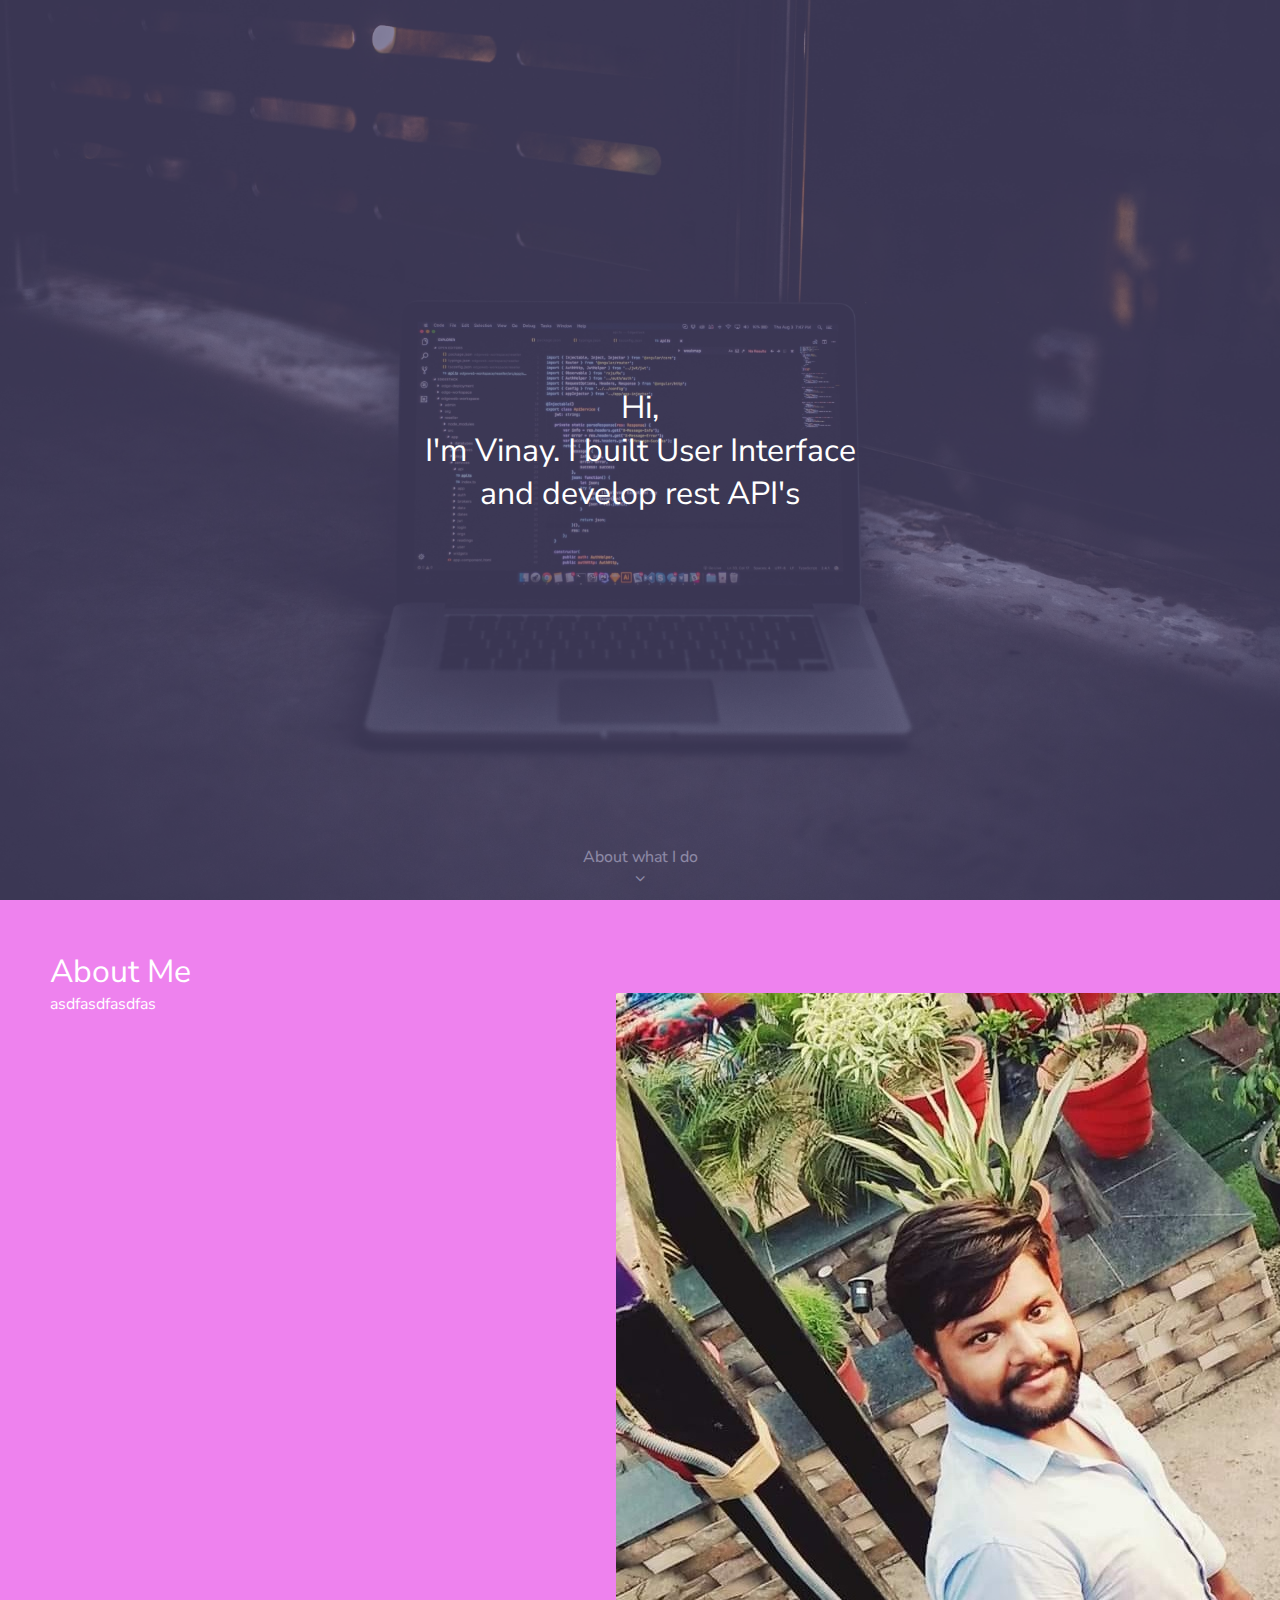
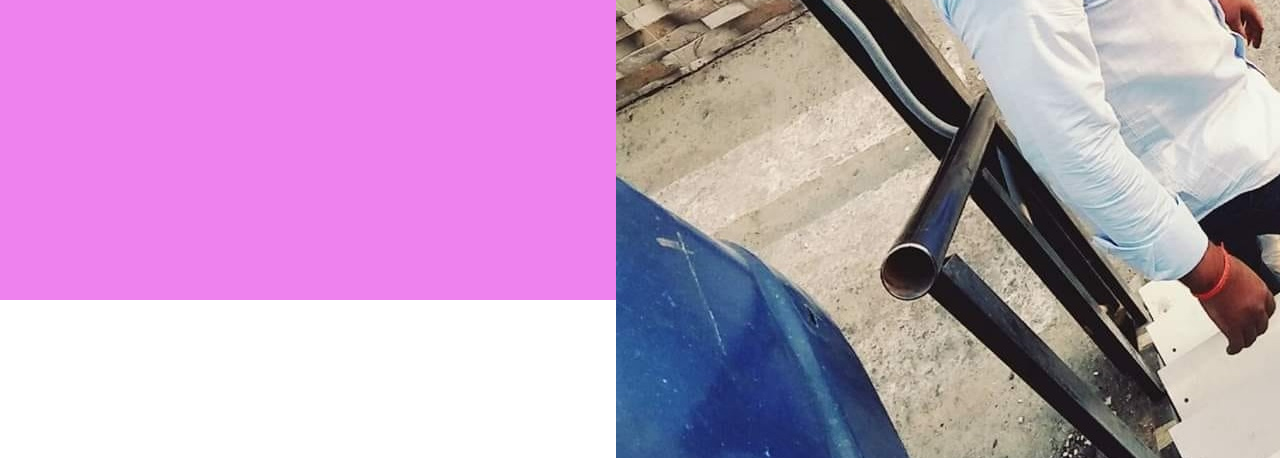
==== commit 9c263428: "new" ====
--- a/index.html
+++ b/index.html
@@ -16,8 +16,17 @@
         </div>
         <footer>
             <Span>About what I do</Span>
-            <Span class="arrow"><i class="fa fa-angle-down"></i></Span>
+            <a href="#part2" class="arrow"><i class="fa fa-angle-down"></i></a>
         </footer>
+    </section>
+    <section id="part2" class="about cmnsec"> 
+        <div class="about_head">About Me</div>
+        <div class="about_body">
+            <div>asdfasdfasdfas</div>
+            <div>
+                <img src="/img/profile.jpg" alt="Vinay Saptak">
+            </div>
+        </div>
     </section>
     <script src="main.js"></script>
 </body>
--- a/main.css
+++ b/main.css
@@ -3,6 +3,14 @@
    margin: 0;
    color: white;
    font-family: 'Nunito Sans', sans-serif;
+   -ms-overflow-style: none;
+}
+html {
+    scroll-behavior: smooth;
+}
+/* Hide scrollbar for Chrome, Safari and Opera */
+body::-webkit-scrollbar {
+    display: none;
 }
 #part1{
     height: 100vh;
@@ -17,6 +25,10 @@
         align-items: center;
         margin: 10px auto;
         justify-content: flex-end;
+}
+.arrow{
+    text-decoration: none;
+    color: white;
 }
 .arrow i {
   animation-name: up-and-down;
@@ -45,4 +57,22 @@
     flex-direction: column;
     font-size: xx-large;
     background-color: #4c4573a1;
+}
+#part2{
+    height: 100vh;
+    background-color: violet;
+}
+.cmnsec{
+    padding: 50px;
+}
+.about_head{
+    font-size: xx-large;
+}
+.about_body{
+    display: flex;    
+}
+
+.about_body>div{
+    width:48%;
+    height: 100%;
 }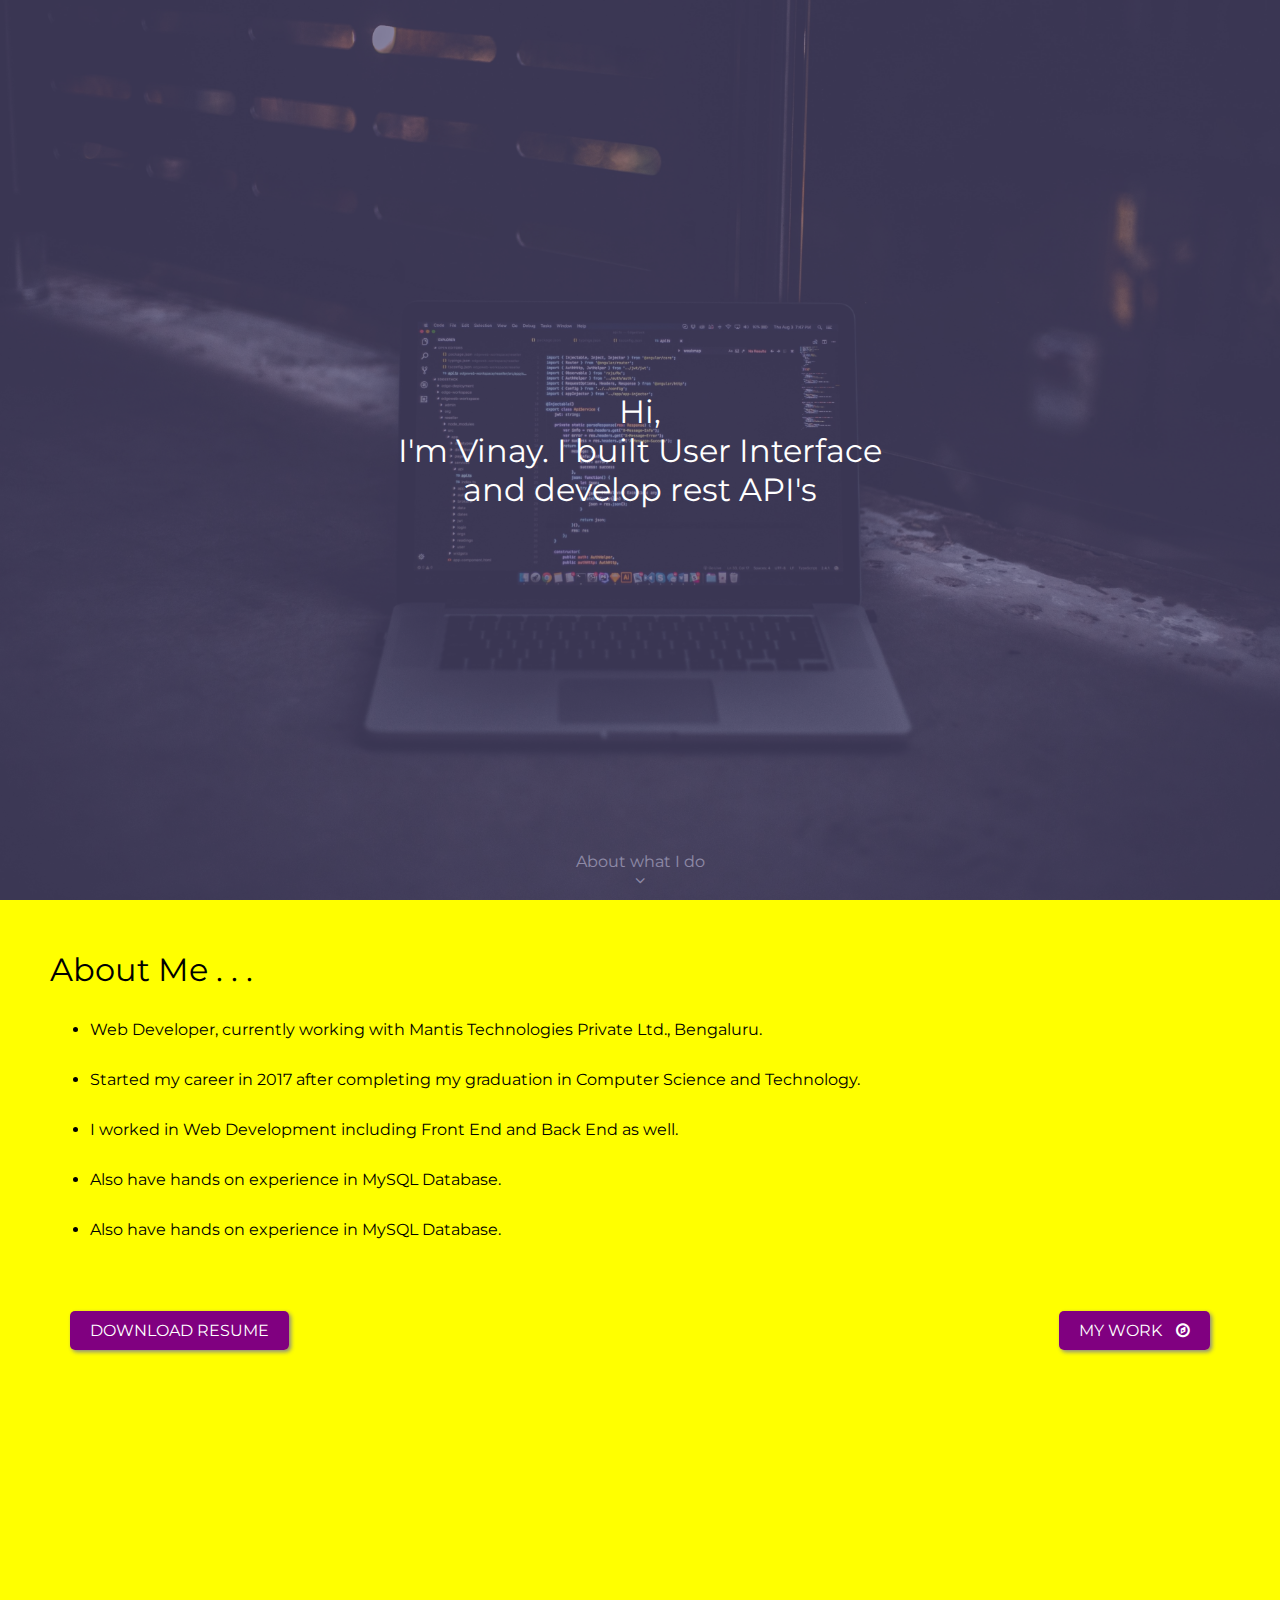
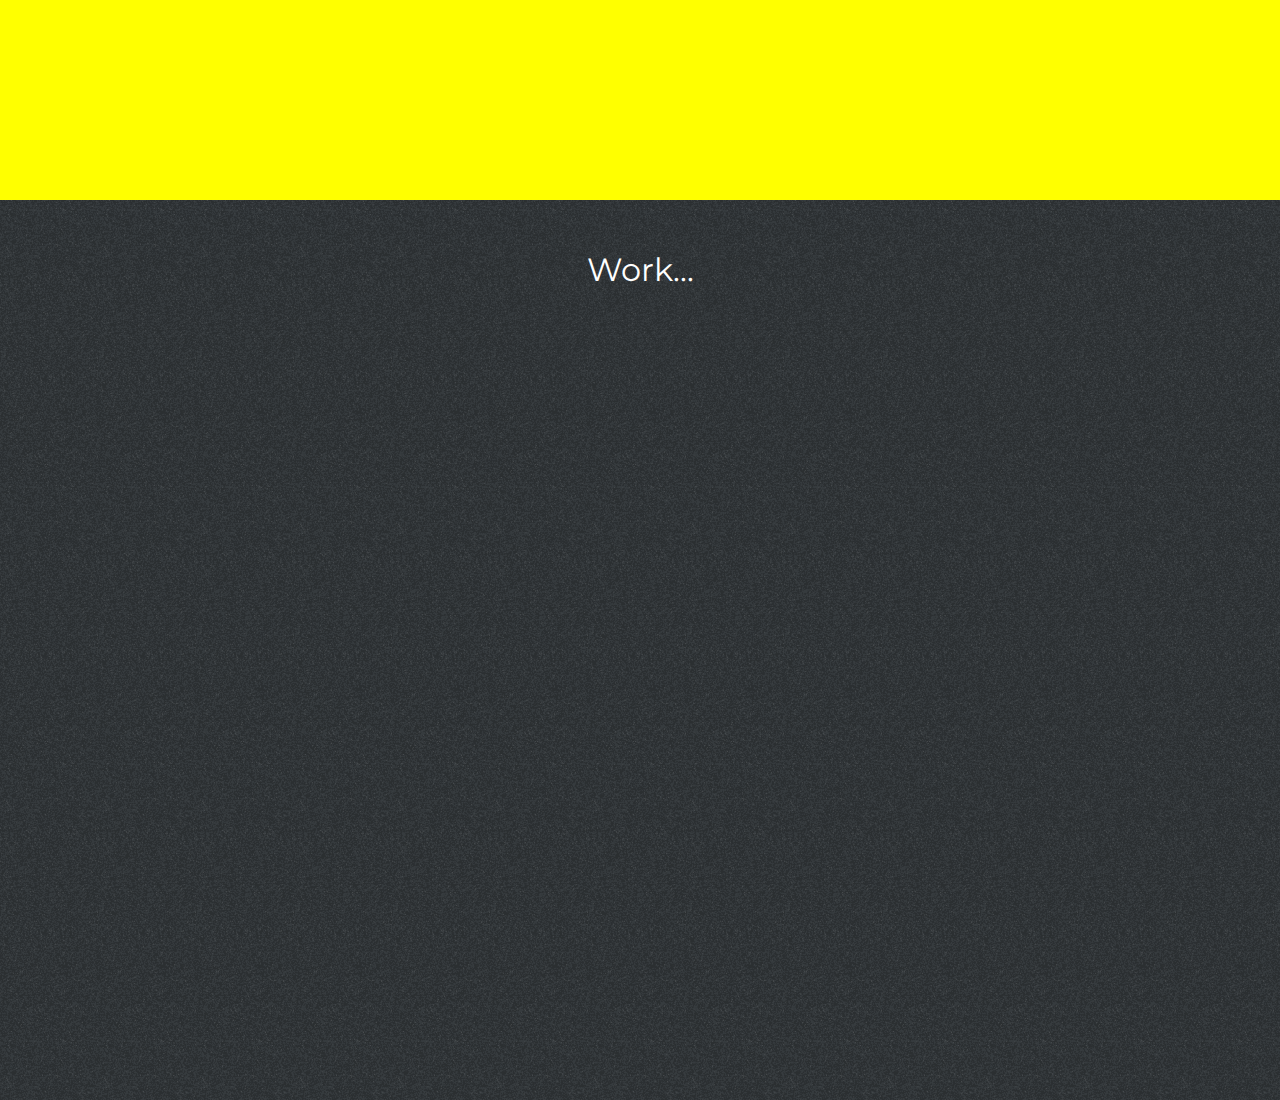
==== commit 27c1d532: "new" ====
--- a/index.html
+++ b/index.html
@@ -5,6 +5,8 @@
     <meta name="viewport" content="width=device-width, initial-scale=1.0">
     <title>. : Saptak : .</title>
     <link href="https://fonts.googleapis.com/css2?family=Nunito+Sans:wght@700&display=swap" rel="stylesheet">
+	<link href="https://fonts.googleapis.com/css?family=Montserrat:700|Raleway|Roboto+Mono|Source+Sans+Pro:400,900" rel="stylesheet">
+	<link href="https://fonts.googleapis.com/css?family=Open+Sans+Condensed:300" rel="stylesheet">
     <link rel="stylesheet" href="main.css"><link rel="stylesheet" href="https://cdnjs.cloudflare.com/ajax/libs/font-awesome/4.7.0/css/font-awesome.min.css">
 </head>
 <body>
@@ -19,14 +21,29 @@
             <a href="#part2" class="arrow"><i class="fa fa-angle-down"></i></a>
         </footer>
     </section>
-    <section id="part2" class="about cmnsec"> 
-        <div class="about_head">About Me</div>
-        <div class="about_body">
-            <div>asdfasdfasdfas</div>
-            <div>
-                <img src="/img/profile.jpg" alt="Vinay Saptak">
+    <section id="part2" class="about"> 
+        <div class="cmnsec">
+            <div class="about_head">About Me . . .</div>
+            <div class="about_body">
+                <ul>
+                    <li>Web Developer, currently working with Mantis Technologies Private Ltd., Bengaluru.</li>
+                    <li>Started my career in 2017 after completing my graduation in Computer Science and Technology.</li>
+                    <li>I worked in Web Development including Front End and Back End as well.</li>
+                    <li>Also have hands on experience in MySQL Database.</li>
+                    <li>Also have hands on experience in MySQL Database.</li>
+                </ul>
             </div>
+            <footer>
+                <div><a href="/CV/Vinay Saptak.docx" target="_blank">DOWNLOAD RESUME</a></div>
+                <div><a href="#part3">MY WORK  <i class="fa fa-compass btncmps"></i></a></div>
+            </footer>
         </div>
+    </section>
+    <section id="part3" class="work"> 
+
+        <div class="part3cmnsec">
+            <div class="part3_head">Work...</div>
+		</div>
     </section>
     <script src="main.js"></script>
 </body>
--- a/main.css
+++ b/main.css
@@ -2,7 +2,7 @@
    padding: 0;
    margin: 0;
    color: white;
-   font-family: 'Nunito Sans', sans-serif;
+   font-family:  'Montserrat', sans-serif;
    -ms-overflow-style: none;
 }
 html {
@@ -60,7 +60,8 @@
 }
 #part2{
     height: 100vh;
-    background-color: violet;
+    background-color: yellow;
+    color: black;
 }
 .cmnsec{
     padding: 50px;
@@ -68,11 +69,58 @@
 .about_head{
     font-size: xx-large;
 }
+
 .about_body{
     display: flex;    
 }
-
-.about_body>div{
-    width:48%;
+.about_body>ul{
+    line-height: 50px;
+}
+#part2 footer{
+    display: flex;
+    justify-content: space-between;
+    margin: 50px 20px;
+}
+#part2 footer a{
+    text-decoration: none;
+    padding: 10px 20px;
+    background-color: purple;
+    color: white;
+    border-radius: 5px;
+    box-shadow: 2px 2px 4px #888888;
+}
+#part2 footer a:active{
+    translate: ;
+    box-shadow: none;
+}
+.btncmps{
+    margin-left: 10px;
+}
+#part3{
+    height: 100vh;
+    background: url("/img/bg1.png");
+    position: relative;
+}
+.part3cmnsec{
+    padding-top: 50px;
+}
+.part3_head{
+    font-size: xx-large;
+    text-align: center;
+    margin-bottom: 50px;
+}
+.feat-gal{
+    width:40%;
+    background-image: url("/img/906e3a8f0e039b68411d436517828814.png");
+    background-repeat: no-repeat;
+    background-size: cover;
+}
+.gal{
     height: 100%;
-}+    width: 100%;
+    background: rgba(138, 137, 255, 0.4);
+    box-shadow: 0 0 20px black;
+    color: teal;
+}
+.gal-grey{
+}
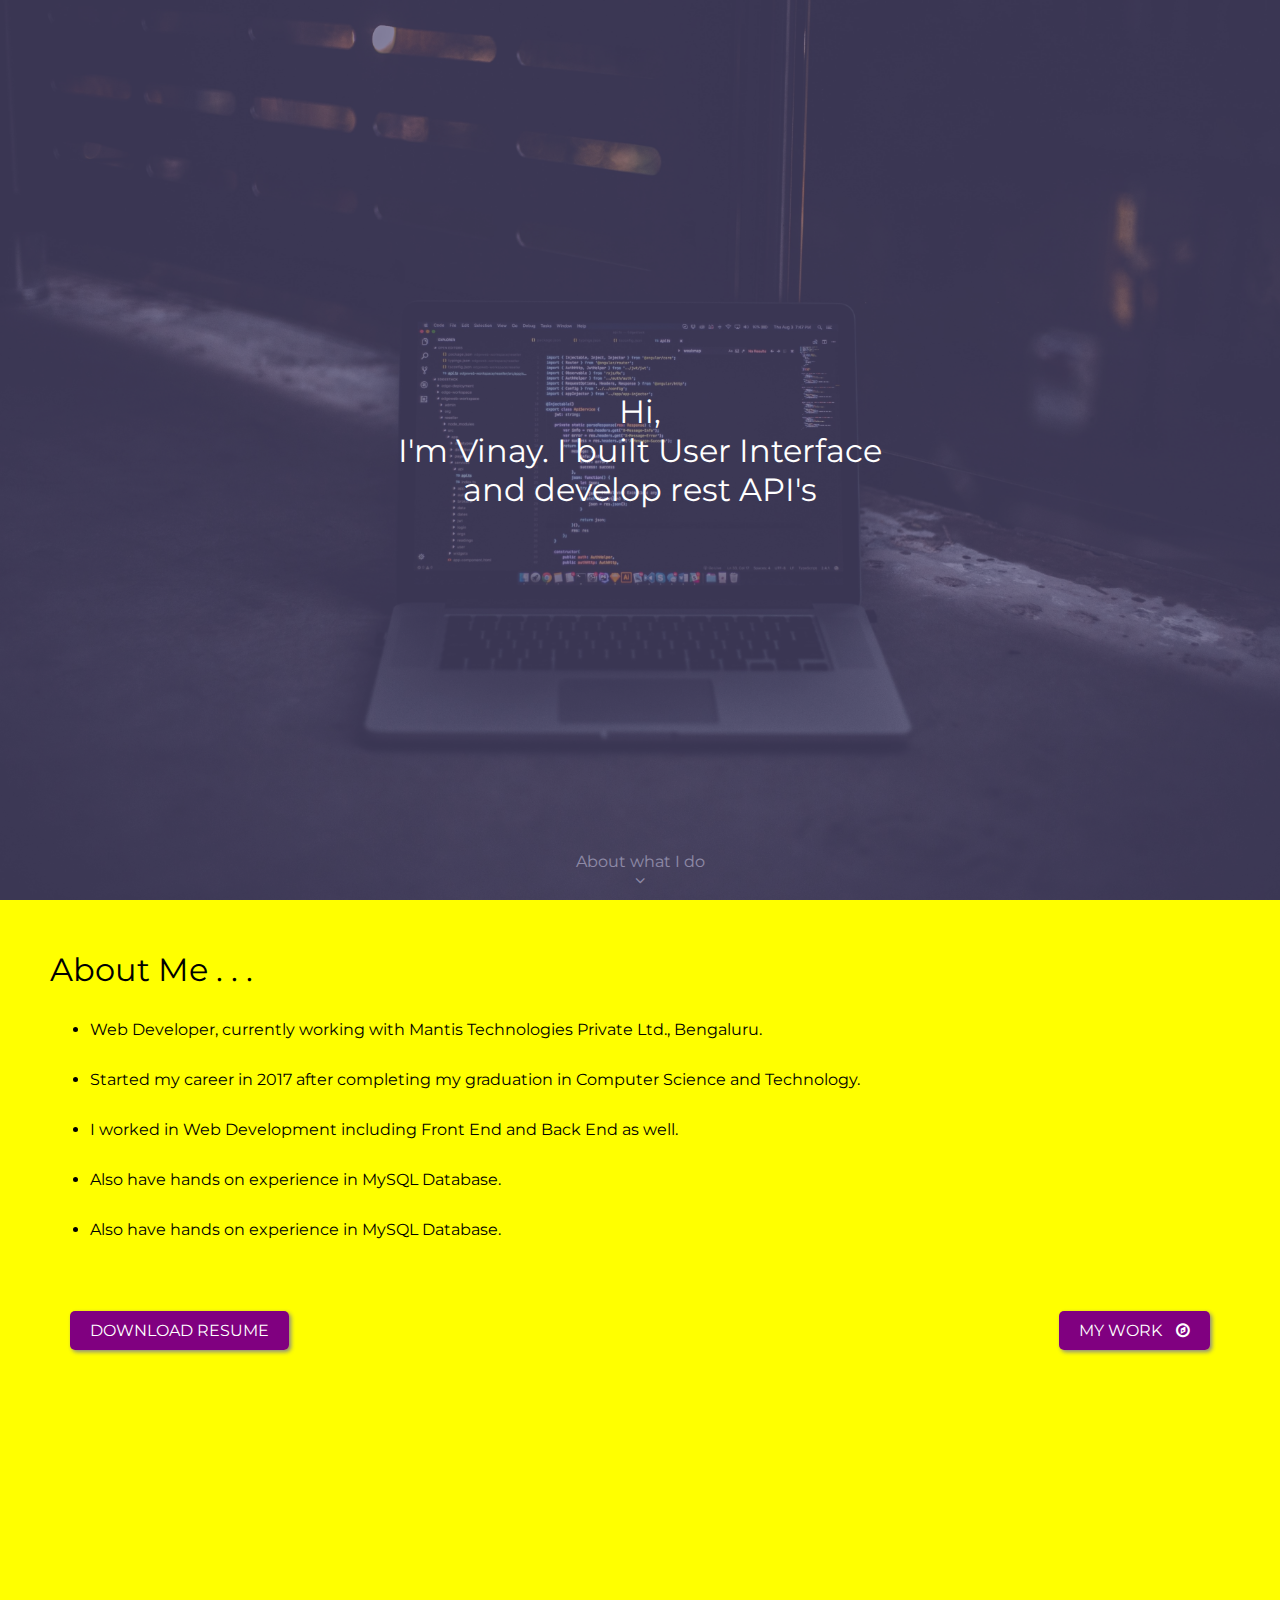
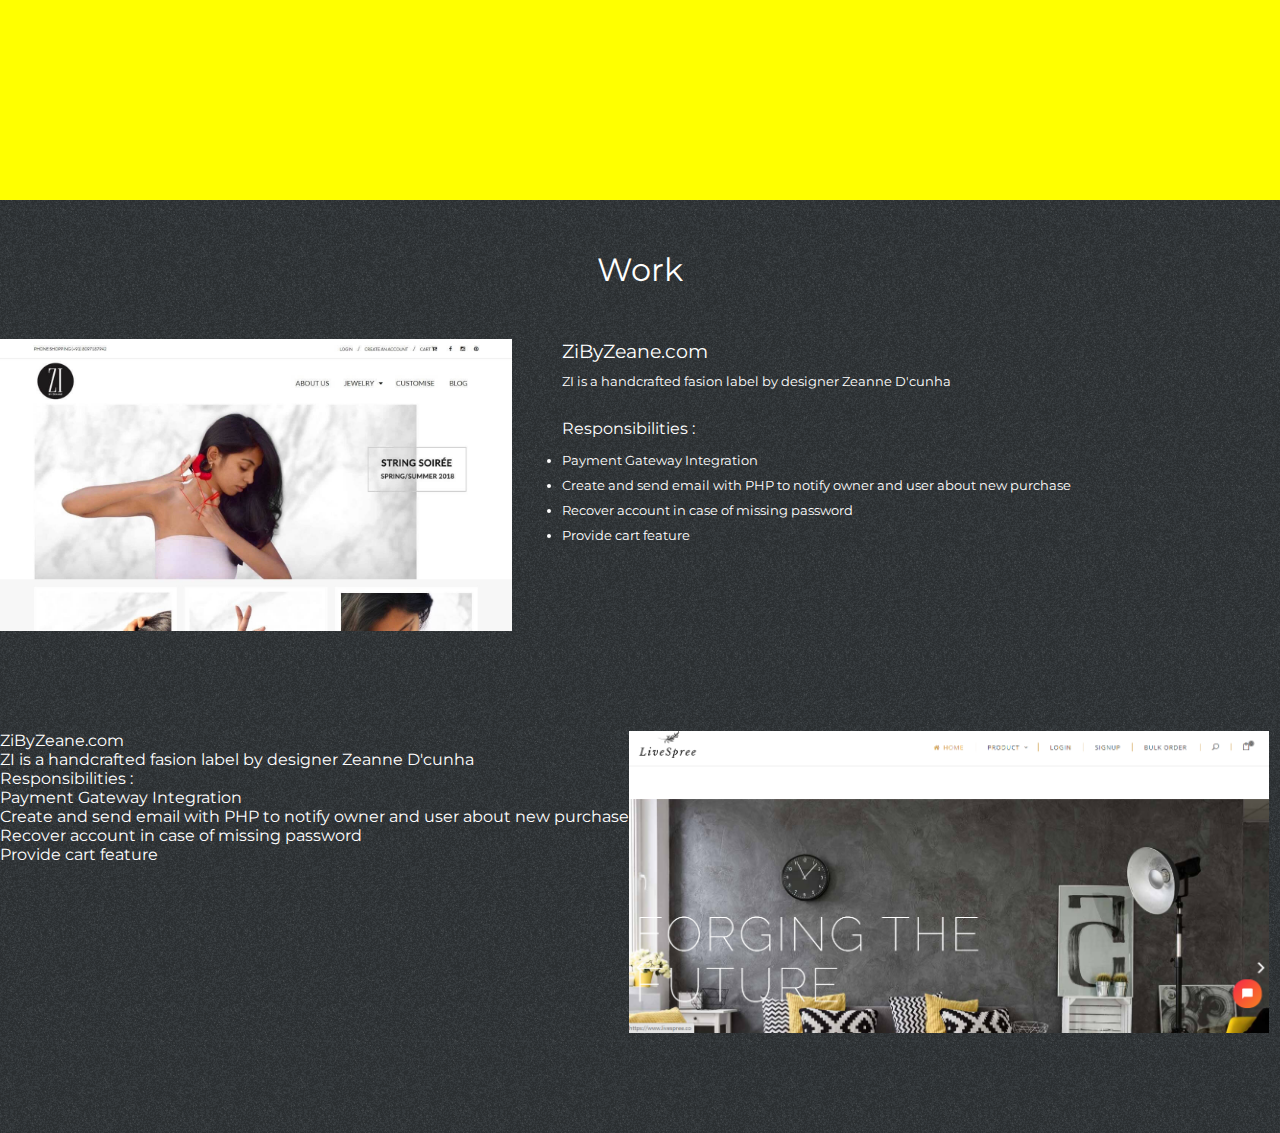
==== commit 13d8f7f4: "new" ====
--- a/index.html
+++ b/index.html
@@ -42,7 +42,39 @@
     <section id="part3" class="work"> 
 
         <div class="part3cmnsec">
-            <div class="part3_head">Work...</div>
+            <div class="part3_head">Work</div>
+            <div class='zibyzeany'>
+                <div class="zibyzeany-body">
+                    <img src="/img/906e3a8f0e039b68411d436517828814.png" alt="ZiByZeane.com" class="ziimg">
+                    <div class="zidtl">
+                        <div class="zidtl-head">ZiByZeane.com</div>
+                        <div class="zidtl-dtl">ZI is a handcrafted fasion label by designer Zeanne D'cunha</div>
+                        <div class="zidtl-resp">Responsibilities :</div>
+                        <div class="zidtl-features">
+                            <li>Payment Gateway Integration</li>
+                            <li>Create and send email with PHP to notify owner and user about new purchase</li>
+                            <li>Recover account in case of missing password</li>
+                            <li>Provide cart feature</li>
+                        </div>
+                    </div>
+                </div>
+            </div>
+            <div class='livespree'>
+                <div class="livespree-body">
+                    <div class="livespreestl">
+                        <div class="livespree-head">ZiByZeane.com</div>
+                        <div class="livespree-dtl">ZI is a handcrafted fasion label by designer Zeanne D'cunha</div>
+                        <div class="livespree-resp">Responsibilities :</div>
+                        <div class="livespree-features">
+                            <li>Payment Gateway Integration</li>
+                            <li>Create and send email with PHP to notify owner and user about new purchase</li>
+                            <li>Recover account in case of missing password</li>
+                            <li>Provide cart feature</li>
+                        </div>
+                    </div>
+                    <img src="/img/livdespree.png" alt="livespree.com" class="livespreeimg">
+                </div>
+            </div>
 		</div>
     </section>
     <script src="main.js"></script>
--- a/main.css
+++ b/main.css
@@ -97,7 +97,6 @@
     margin-left: 10px;
 }
 #part3{
-    height: 100vh;
     background: url("/img/bg1.png");
     position: relative;
 }
@@ -109,18 +108,38 @@
     text-align: center;
     margin-bottom: 50px;
 }
-.feat-gal{
+.ziimg{
     width:40%;
-    background-image: url("/img/906e3a8f0e039b68411d436517828814.png");
-    background-repeat: no-repeat;
-    background-size: cover;
 }
-.gal{
-    height: 100%;
-    width: 100%;
-    background: rgba(138, 137, 255, 0.4);
-    box-shadow: 0 0 20px black;
-    color: teal;
+.livespreeimg{
+    width:50%;
 }
-.gal-grey{
+.livespree-body{
+    margin-top: 100px;
+    padding-bottom: 100px;
 }
+.zibyzeany-body,.livespree-body{
+    display: flex;
+    flex-flow: row;
+}
+.zidtl{
+    width: 50%;    
+    padding-left: 50px;
+}
+.zidtl-head{
+    font-size: larger;
+}
+.zidtl-dtl{
+    margin-top: 10px;
+    font-size: small;
+}
+.zidtl-resp{    
+    margin-top: 30px;
+    font-size: medium;
+
+}
+.zidtl-features{
+    margin-top: 10px;
+    font-size: small;
+    line-height: 25px;
+}